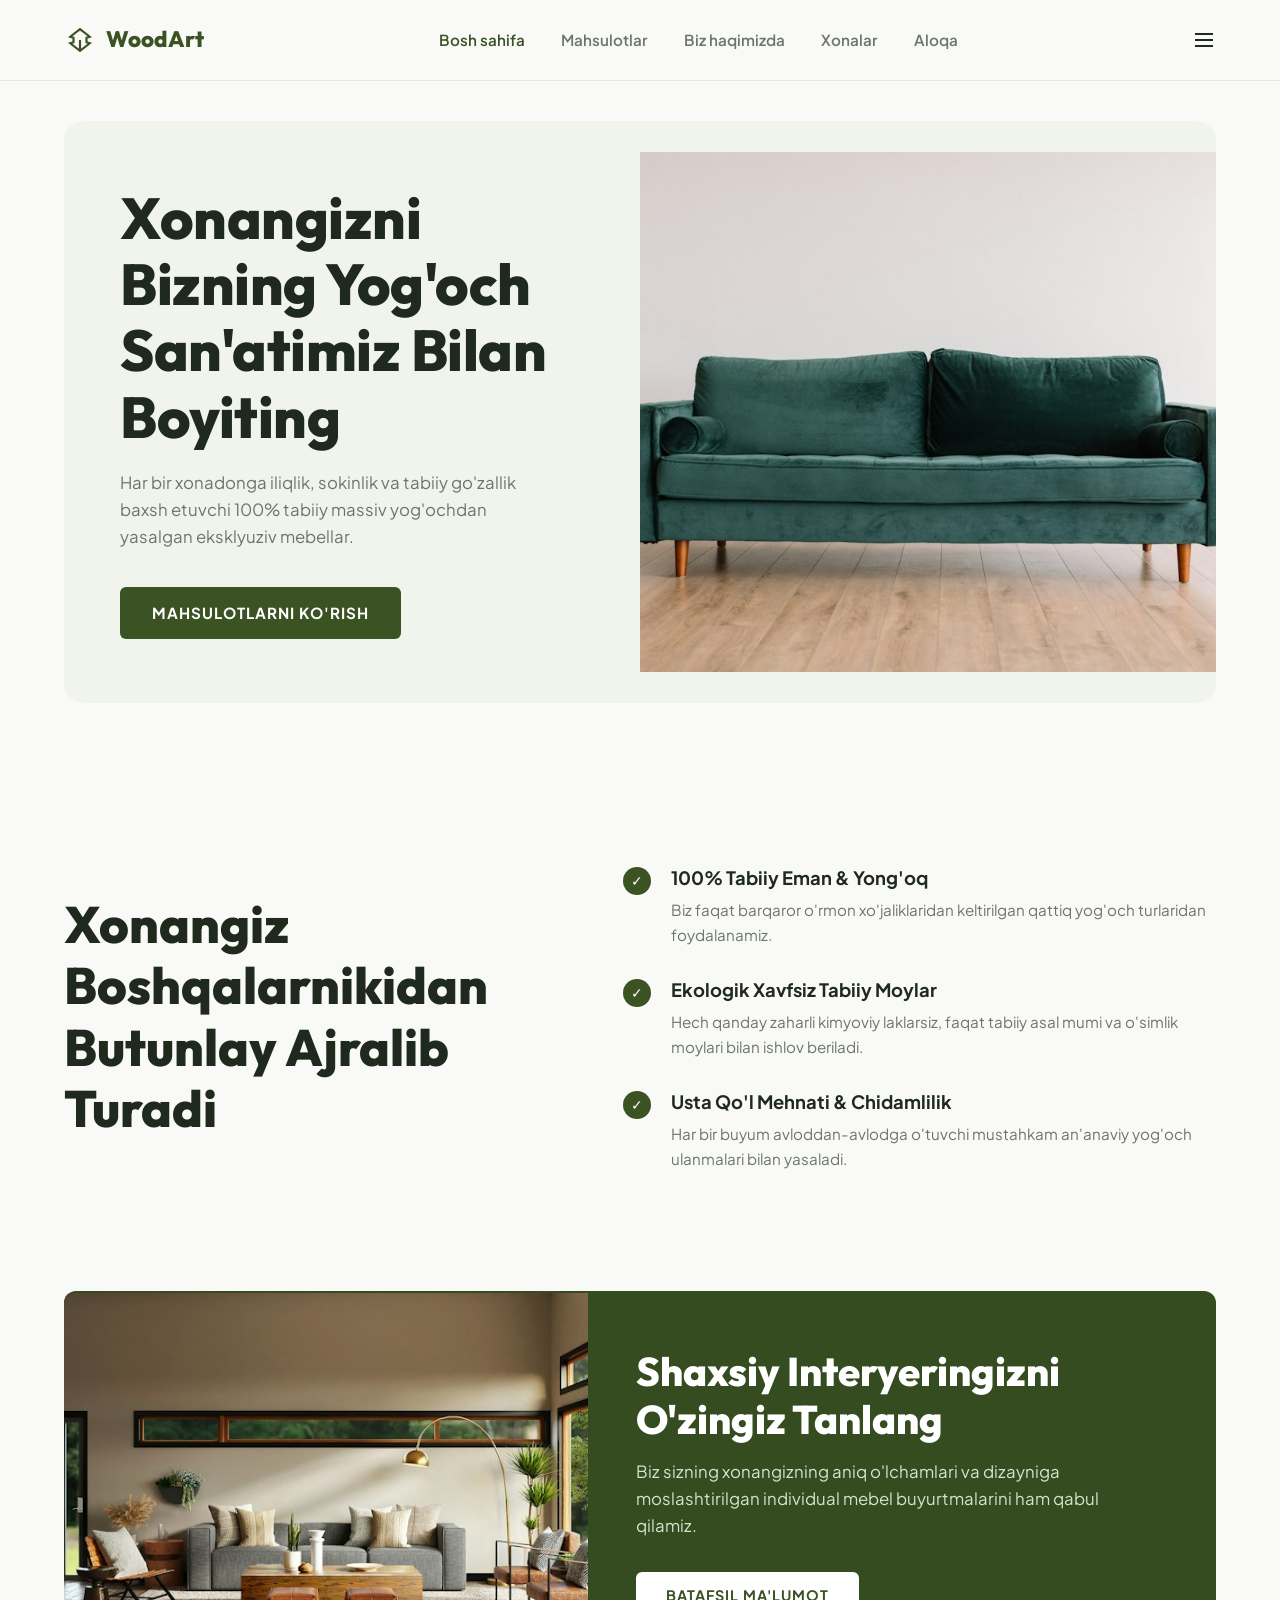
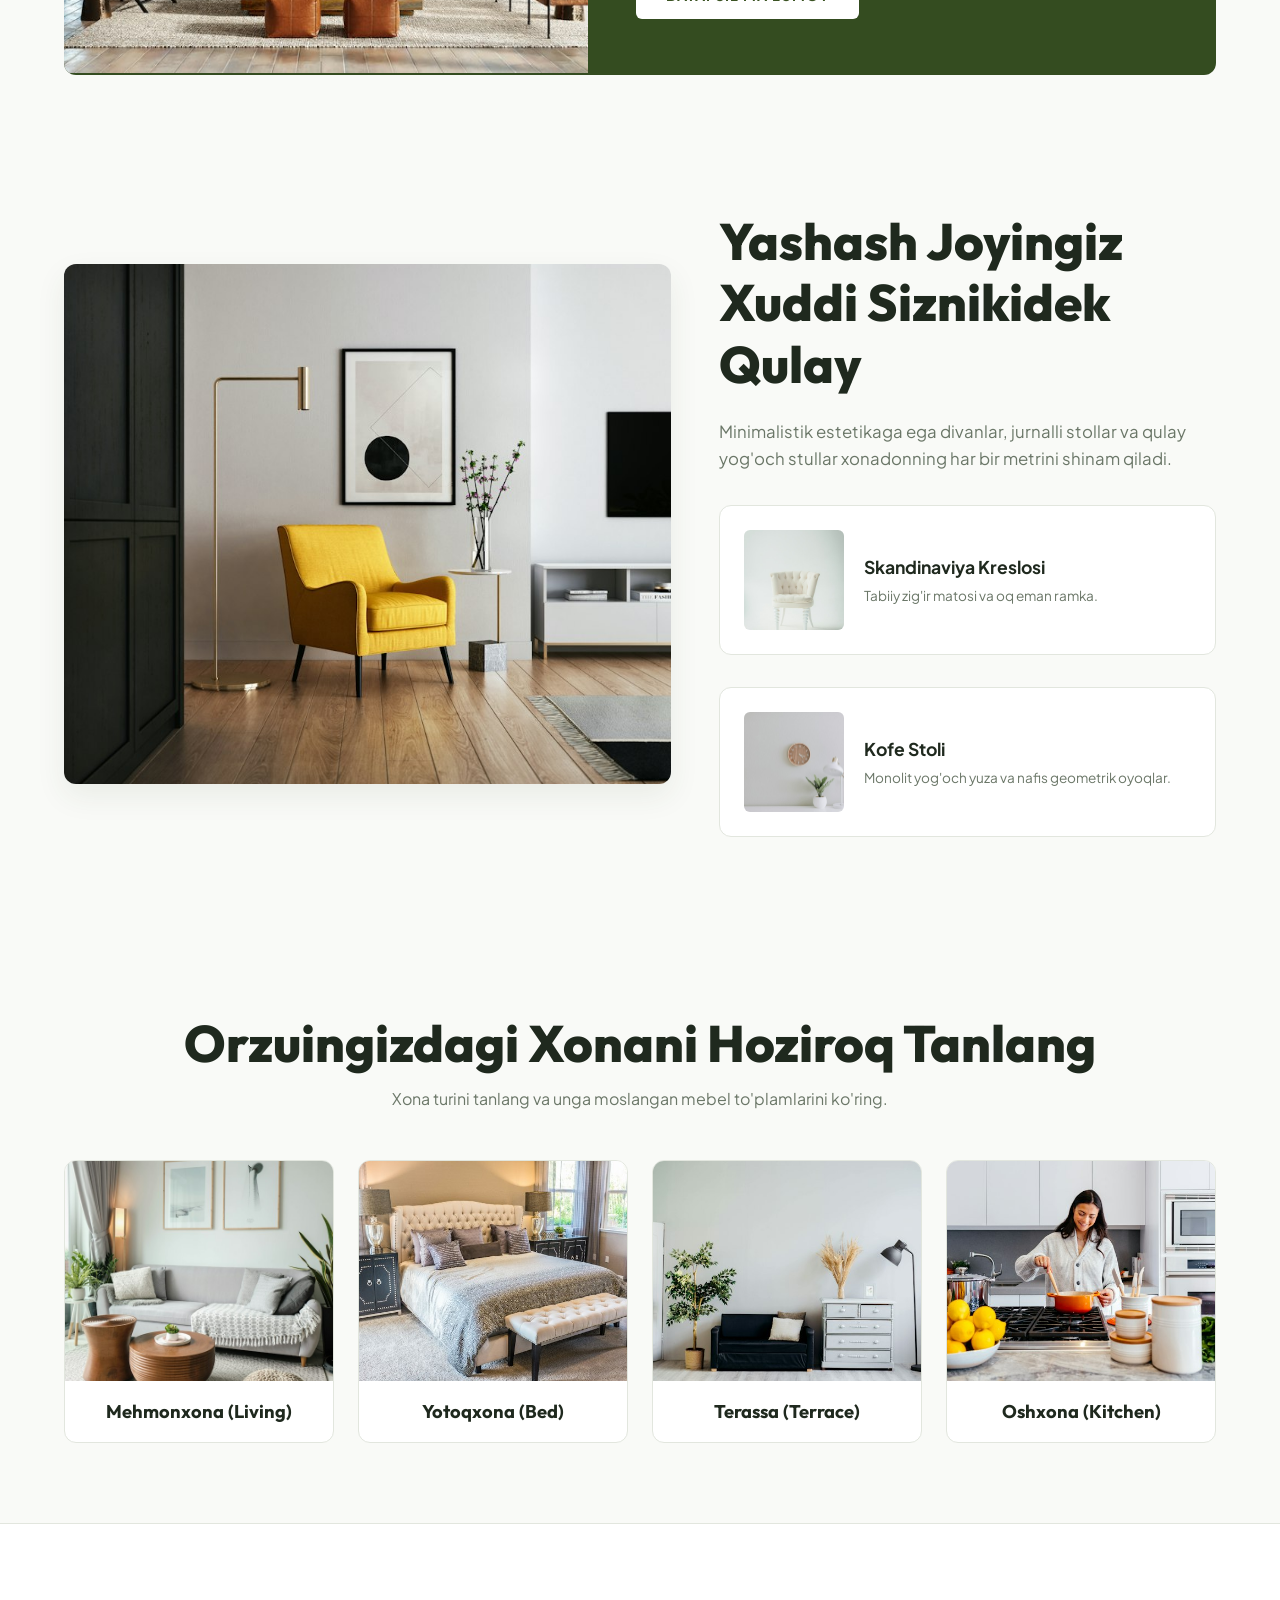
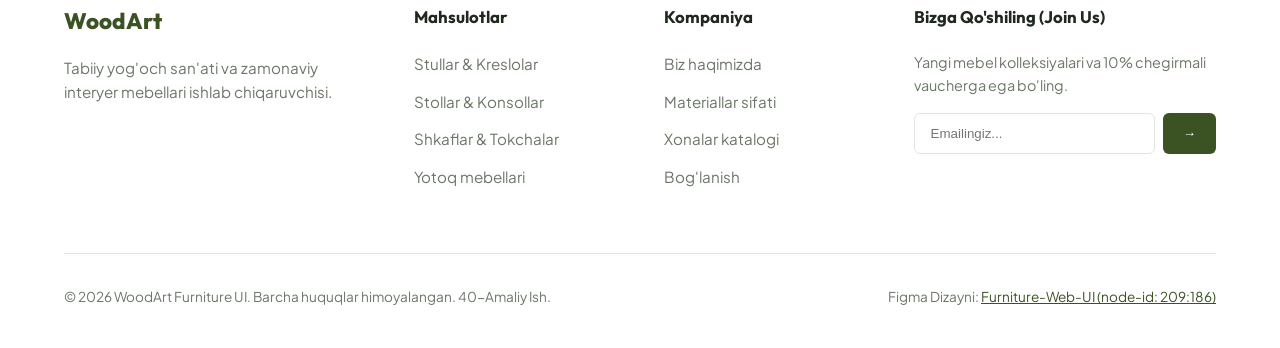
==== index.html @ a2e64d96 "feat: complete amaliy 40 Furniture Web UI platform from Figma design (node-id: 209:186)" ====
<!DOCTYPE html>
<html lang="uz">
<head>
  <meta charset="UTF-8">
  <meta name="viewport" content="width=device-width, initial-scale=1.0">
  <title>Furniture Web UI — Skandinaviya Uslubidagi Yog'och Mebellar</title>
  <meta name="description" content="Tabiiy yog'och san'ati va minimalist mebellar bilan xonadoningizda iliq va zamonaviy Skandinaviya muhitini yarating — Furniture Web UI (40-Amaliy Ish).">
  
  <link rel="preconnect" href="https://fonts.googleapis.com">
  <link rel="preconnect" href="https://fonts.gstatic.com" crossorigin>
  <link href="https://fonts.googleapis.com/css2?family=Outfit:wght@600;700;800&family=Plus+Jakarta+Sans:wght@400;500;600;700&display=swap" rel="stylesheet">
  
  <link rel="stylesheet" href="css/styles.css">
  <link rel="icon" type="image/png" href="figma_preview.png">
</head>
<body>

  <!-- SAYT SARLAVHASI (HEADER) -->
  <header class="site-header">
    <div class="container header-inner">
      <a href="index.html" class="brand-logo">
        <div class="brand-icon">
          <svg width="26" height="26" viewBox="0 0 24 24" fill="none" stroke="currentColor" stroke-width="2"><path d="M12 2 3 9l3 1v4l-3 1 9 7 9-7-3-1v-4l3-1-9-7z"/><path d="M12 12v10"/></svg>
        </div>
        <span>WoodArt</span>
      </a>

      <ul class="nav-links">
        <li><a href="index.html" class="nav-link active">Bosh sahifa</a></li>
        <li><a href="#differents" class="nav-link">Mahsulotlar</a></li>
        <li><a href="#private" class="nav-link">Biz haqimizda</a></li>
        <li><a href="#rooms" class="nav-link">Xonalar</a></li>
        <li><a href="#footer" class="nav-link">Aloqa</a></li>
      </ul>

      <div class="header-actions">
        <button class="menu-burger" aria-label="Menyu">
          <svg width="24" height="24" viewBox="0 0 24 24" fill="none" stroke="currentColor" stroke-width="2"><line x1="3" y1="12" x2="21" y2="12"/><line x1="3" y1="6" x2="21" y2="6"/><line x1="3" y1="18" x2="21" y2="18"/></svg>
        </button>
      </div>
    </div>
  </header>

  <main>
    <!-- HERO BO'LIMI -->
    <section class="hero-section">
      <div class="container">
        <div class="hero-box">
          <div class="hero-content">
            <h1 class="hero-title">
              Xonangizni Bizning Yog'och San'atimiz Bilan Boyiting
            </h1>
            <p class="hero-desc">
              Har bir xonadonga iliqlik, sokinlik va tabiiy go'zallik baxsh etuvchi 100% tabiiy massiv yog'ochdan yasalgan eksklyuziv mebellar.
            </p>
            <a href="#rooms" class="btn-olive">Mahsulotlarni ko'rish</a>
          </div>

          <div class="hero-media">
            <img src="assets/hero-furniture.jpg" alt="Zamonaviy yog'och mebel">
          </div>
        </div>
      </div>
    </section>

    <!-- XONANGIZ O'ZGACHA BO'LADI (3 BULLETS) -->
    <section id="differents" class="differents-section">
      <div class="container differents-grid">
        <div>
          <h2 class="section-bold-title">
            Xonangiz Boshqalarnikidan Butunlay Ajralib Turadi
          </h2>
        </div>

        <div class="bullets-list">
          <div class="bullet-item">
            <div class="bullet-dot">✓</div>
            <div>
              <h4>100% Tabiiy Eman & Yong'oq</h4>
              <p>Biz faqat barqaror o'rmon xo'jaliklaridan keltirilgan qattiq yog'och turlaridan foydalanamiz.</p>
            </div>
          </div>

          <div class="bullet-item">
            <div class="bullet-dot">✓</div>
            <div>
              <h4>Ekologik Xavfsiz Tabiiy Moylar</h4>
              <p>Hech qanday zaharli kimyoviy laklarsiz, faqat tabiiy asal mumi va o'simlik moylari bilan ishlov beriladi.</p>
            </div>
          </div>

          <div class="bullet-item">
            <div class="bullet-dot">✓</div>
            <div>
              <h4>Usta Qo'l Mehnati & Chidamlilik</h4>
              <p>Har bir buyum avloddan-avlodga o'tuvchi mustahkam an'anaviy yog'och ulanmalari bilan yasaladi.</p>
            </div>
          </div>
        </div>
      </div>
    </section>

    <!-- SHAXSIY INTERYER TANLOVI (BANNER) -->
    <section id="private" class="private-section">
      <div class="container">
        <div class="private-banner">
          <div class="private-media">
            <img src="assets/private-interior.jpg" alt="Shaxsiy interyer loyihasi">
          </div>

          <div class="private-content">
            <h2 class="private-title">Shaxsiy Interyeringizni O'zingiz Tanlang</h2>
            <p class="private-desc">
              Biz sizning xonangizning aniq o'lchamlari va dizayniga moslashtirilgan individual mebel buyurtmalarini ham qabul qilamiz.
            </p>
            <a href="#rooms" class="btn-white">Batafsil ma'lumot</a>
          </div>
        </div>
      </div>
    </section>

    <!-- O'ZINGIZNIKIDEK QUYASH MUHIT (SHOWCASE) -->
    <section class="living-section">
      <div class="container living-grid">
        <div class="living-large-media">
          <img src="assets/living-showcase.jpg" alt="Mehmonxona mebel to'plami">
        </div>

        <div>
          <h2 class="section-bold-title" style="margin-bottom: 24px;">
            Yashash Joyingiz Xuddi Siznikidek Qulay
          </h2>
          <p style="color: var(--color-text-muted); font-size: 1.05rem; margin-bottom: 32px;">
            Minimalistik estetikaga ega divanlar, jurnalli stollar va qulay yog'och stullar xonadonning har bir metrini shinam qiladi.
          </p>

          <div class="living-cards-stack">
            <div class="living-mini-card">
              <img src="assets/chair-wood.jpg" alt="Kreslo">
              <div>
                <h4 style="font-size: 1.1rem; font-weight: 700; margin-bottom: 4px;">Skandinaviya Kreslosi</h4>
                <p style="color: var(--color-text-muted); font-size: 0.85rem;">Tabiiy zig'ir matosi va oq eman ramka.</p>
              </div>
            </div>

            <div class="living-mini-card">
              <img src="assets/table-wood.jpg" alt="Stol">
              <div>
                <h4 style="font-size: 1.1rem; font-weight: 700; margin-bottom: 4px;">Kofe Stoli</h4>
                <p style="color: var(--color-text-muted); font-size: 0.85rem;">Monolit yog'och yuza va nafis geometrik oyoqlar.</p>
              </div>
            </div>
          </div>
        </div>
      </div>
    </section>

    <!-- ORZUINGIZDAGI XONANI TOPING (4 ROOM TILES) -->
    <section id="rooms" class="dream-section">
      <div class="container">
        <div style="text-align: center; margin-bottom: 48px;">
          <h2 class="section-bold-title" style="margin-bottom: 12px;">
            Orzuingizdagi Xonani Hoziroq Tanlang
          </h2>
          <p style="color: var(--color-text-muted);">Xona turini tanlang va unga moslangan mebel to'plamlarini ko'ring.</p>
        </div>

        <div class="dream-grid">
          <!-- LIVING -->
          <div class="room-tile" data-room="Mehmonxona">
            <div class="tile-media">
              <img src="assets/room-living.jpg" alt="Mehmonxona">
            </div>
            <div class="tile-title">Mehmonxona (Living)</div>
          </div>

          <!-- BED -->
          <div class="room-tile" data-room="Yotoqxona">
            <div class="tile-media">
              <img src="assets/room-bed.jpg" alt="Yotoqxona">
            </div>
            <div class="tile-title">Yotoqxona (Bed)</div>
          </div>

          <!-- TERRACE -->
          <div class="room-tile" data-room="Terassa">
            <div class="tile-media">
              <img src="assets/room-terrace.jpg" alt="Terassa">
            </div>
            <div class="tile-title">Terassa (Terrace)</div>
          </div>

          <!-- KITCHEN -->
          <div class="room-tile" data-room="Oshxona">
            <div class="tile-media">
              <img src="assets/room-kitchen.jpg" alt="Oshxona">
            </div>
            <div class="tile-title">Oshxona (Kitchen)</div>
          </div>
        </div>
      </div>
    </section>
  </main>

  <!-- FUTER (FOOTER) -->
  <footer id="footer" class="site-footer">
    <div class="container">
      <div class="footer-grid">
        <div>
          <div class="brand-logo" style="margin-bottom: 16px;">
            <span>WoodArt</span>
          </div>
          <p style="color: var(--color-text-muted); font-size: 0.95rem; max-width: 320px;">
            Tabiiy yog'och san'ati va zamonaviy interyer mebellari ishlab chiqaruvchisi.
          </p>
        </div>

        <div class="footer-col">
          <h5>Mahsulotlar</h5>
          <ul class="footer-links">
            <li><a href="#rooms">Stullar & Kreslolar</a></li>
            <li><a href="#rooms">Stollar & Konsollar</a></li>
            <li><a href="#rooms">Shkaflar & Tokchalar</a></li>
            <li><a href="#rooms">Yotoq mebellari</a></li>
          </ul>
        </div>

        <div class="footer-col">
          <h5>Kompaniya</h5>
          <ul class="footer-links">
            <li><a href="#private">Biz haqimizda</a></li>
            <li><a href="#differents">Materiallar sifati</a></li>
            <li><a href="#rooms">Xonalar katalogi</a></li>
            <li><a href="#footer">Bog'lanish</a></li>
          </ul>
        </div>

        <div class="footer-col">
          <h5>Bizga Qo'shiling (Join Us)</h5>
          <p style="color: var(--color-text-muted); font-size: 0.9rem;">
            Yangi mebel kolleksiyalari va 10% chegirmali vaucherga ega bo'ling.
          </p>
          <form id="furnitureJoinForm" class="join-form">
            <input type="email" placeholder="Emailingiz..." required>
            <button type="submit">→</button>
          </form>
        </div>
      </div>

      <div class="footer-bottom">
        <div>© 2026 WoodArt Furniture UI. Barcha huquqlar himoyalangan. 40-Amaliy Ish.</div>
        <div>Figma Dizayni: <a href="https://www.figma.com/file/cvqApImIaJbfiim3ttN4Jh/Furniture-Web-UI?node-id=209:186" target="_blank" rel="noopener" style="color: var(--color-primary); text-decoration: underline;">Furniture-Web-UI (node-id: 209:186)</a></div>
      </div>
    </div>
  </footer>

  <script src="js/main.js"></script>
</body>
</html>
---- css/styles.css ----
/* ==========================================================================
   FURNITURE WEB UI — 40-Amaliy Ish — Stylesheet
   Scandinavian Wood Art & Contemporary Interior Furniture Platform
   ========================================================================== */

:root {
  --color-primary: #3b5323; /* Olive/Forest Green */
  --color-primary-dark: #283918;
  --color-primary-light: #f1f4ed;
  --color-bg: #f9faf7;
  --color-surface: #ffffff;
  --color-text: #1f291e;
  --color-text-muted: #6b7768;
  --color-border: #e2e6de;
  --color-banner-green: #344c20;
  
  --font-family: 'Plus Jakarta Sans', -apple-system, BlinkMacSystemFont, "Segoe UI", Roboto, sans-serif;
  --font-heading: 'Outfit', var(--font-family);
  
  --radius-sm: 6px;
  --radius-md: 12px;
  --radius-lg: 20px;
  --shadow-sm: 0 4px 14px rgba(0, 0, 0, 0.04);
  --shadow-md: 0 12px 30px rgba(52, 76, 32, 0.08);
  --transition: all 0.3s ease;
}

[data-theme="dark"] {
  --color-bg: #121611;
  --color-surface: #1a2019;
  --color-text: #f0f4ee;
  --color-text-muted: #95a392;
  --color-border: #2d362a;
}

*, *::before, *::after {
  box-sizing: border-box;
  margin: 0;
  padding: 0;
}

body {
  background-color: var(--color-bg);
  color: var(--color-text);
  font-family: var(--font-family);
  line-height: 1.6;
}

a {
  color: inherit;
  text-decoration: none;
}

img {
  max-width: 100%;
  height: auto;
  display: block;
}

.container {
  width: 100%;
  max-width: 1200px;
  margin: 0 auto;
  padding: 0 24px;
}

/* ==========================================================================
   HEADER
   ========================================================================== */
.site-header {
  position: sticky;
  top: 0;
  z-index: 100;
  background-color: rgba(249, 250, 247, 0.95);
  backdrop-filter: blur(10px);
  border-bottom: 1px solid var(--color-border);
}

.header-inner {
  display: flex;
  align-items: center;
  justify-content: space-between;
  height: 80px;
}

.brand-logo {
  display: flex;
  align-items: center;
  gap: 10px;
  font-family: var(--font-heading);
  font-size: 1.4rem;
  font-weight: 800;
  color: var(--color-primary);
}

.brand-icon {
  width: 32px;
  height: 32px;
  display: flex;
  align-items: center;
  justify-content: center;
  color: var(--color-primary);
}

.nav-links {
  display: flex;
  gap: 36px;
  list-style: none;
}

.nav-link {
  font-size: 0.95rem;
  font-weight: 600;
  color: var(--color-text-muted);
  transition: var(--transition);
}

.nav-link:hover,
.nav-link.active {
  color: var(--color-primary);
}

.header-actions {
  display: flex;
  align-items: center;
  gap: 20px;
}

.menu-burger {
  background: none;
  border: none;
  cursor: pointer;
  color: var(--color-text);
  display: flex;
  align-items: center;
  justify-content: center;
}

/* ==========================================================================
   HERO
   ========================================================================== */
.hero-section {
  padding: 40px 0 80px;
}

.hero-box {
  background: var(--color-primary-light);
  border-radius: var(--radius-lg);
  overflow: hidden;
  display: grid;
  grid-template-columns: 1fr 1fr;
  align-items: center;
}

.hero-content {
  padding: 64px 56px;
}

.hero-title {
  font-family: var(--font-heading);
  font-size: clamp(2.4rem, 4.5vw, 3.8rem);
  font-weight: 800;
  line-height: 1.15;
  letter-spacing: -0.5px;
  margin-bottom: 20px;
}

.hero-desc {
  font-size: 1.05rem;
  color: var(--color-text-muted);
  margin-bottom: 36px;
  max-width: 440px;
}

.btn-olive {
  display: inline-flex;
  align-items: center;
  justify-content: center;
  background: var(--color-primary);
  color: #ffffff;
  padding: 14px 32px;
  border-radius: var(--radius-sm);
  font-weight: 700;
  font-size: 0.95rem;
  text-transform: uppercase;
  letter-spacing: 1px;
  border: none;
  cursor: pointer;
  transition: var(--transition);
}

.btn-olive:hover {
  background: var(--color-primary-dark);
  transform: translateY(-2px);
}

.hero-media {
  height: 520px;
}

.hero-media img {
  width: 100%;
  height: 100%;
  object-fit: cover;
}

/* ==========================================================================
   YOUR ROOM STAND DIFFERENTS (3 BULLETS)
   ========================================================================== */
.differents-section {
  padding: 80px 0;
}

.differents-grid {
  display: grid;
  grid-template-columns: 1fr 1.2fr;
  gap: 64px;
  align-items: center;
}

.section-bold-title {
  font-family: var(--font-heading);
  font-size: clamp(2.2rem, 4vw, 3.2rem);
  font-weight: 800;
  line-height: 1.2;
}

.bullets-list {
  display: flex;
  flex-direction: column;
  gap: 28px;
}

.bullet-item {
  display: flex;
  gap: 20px;
  align-items: flex-start;
}

.bullet-dot {
  width: 28px;
  height: 28px;
  border-radius: 50%;
  background: var(--color-primary);
  color: #ffffff;
  display: flex;
  align-items: center;
  justify-content: center;
  flex-shrink: 0;
  font-size: 0.85rem;
  margin-top: 4px;
}

.bullet-item h4 {
  font-size: 1.15rem;
  font-weight: 700;
  margin-bottom: 6px;
}

.bullet-item p {
  font-size: 0.95rem;
  color: var(--color-text-muted);
}

/* ==========================================================================
   CHOOSE YOUR INTERIOR PRIVATELY (DARK GREEN BANNER)
   ========================================================================== */
.private-section {
  padding: 40px 0;
}

.private-banner {
  background: var(--color-banner-green);
  color: #ffffff;
  border-radius: var(--radius-md);
  overflow: hidden;
  display: grid;
  grid-template-columns: 1fr 1.2fr;
  align-items: center;
}

.private-media {
  height: 380px;
}

.private-media img {
  width: 100%;
  height: 100%;
  object-fit: cover;
}

.private-content {
  padding: 56px 48px;
}

.private-title {
  font-family: var(--font-heading);
  font-size: 2.5rem;
  font-weight: 800;
  line-height: 1.2;
  margin-bottom: 16px;
}

.private-desc {
  color: #d6e2cf;
  font-size: 1.05rem;
  margin-bottom: 32px;
  max-width: 480px;
}

.btn-white {
  display: inline-flex;
  align-items: center;
  justify-content: center;
  background: #ffffff;
  color: var(--color-primary);
  padding: 12px 30px;
  border-radius: var(--radius-sm);
  font-weight: 700;
  font-size: 0.9rem;
  text-transform: uppercase;
  letter-spacing: 1px;
  transition: var(--transition);
}

.btn-white:hover {
  background: #f1f4ed;
  transform: translateY(-2px);
}

/* ==========================================================================
   LIVING THE ROOM LIKE YOURS (SHOWCASE)
   ========================================================================== */
.living-section {
  padding: 96px 0;
}

.living-grid {
  display: grid;
  grid-template-columns: 1.1fr 0.9fr;
  gap: 48px;
  align-items: center;
}

.living-large-media {
  height: 520px;
  border-radius: var(--radius-md);
  overflow: hidden;
  box-shadow: var(--shadow-md);
}

.living-large-media img {
  width: 100%;
  height: 100%;
  object-fit: cover;
}

.living-cards-stack {
  display: flex;
  flex-direction: column;
  gap: 32px;
}

.living-mini-card {
  background: var(--color-surface);
  border: 1px solid var(--color-border);
  border-radius: var(--radius-md);
  padding: 24px;
  display: flex;
  gap: 20px;
  align-items: center;
}

.living-mini-card img {
  width: 100px;
  height: 100px;
  object-fit: cover;
  border-radius: var(--radius-sm);
}

/* ==========================================================================
   FIND YOUR DREAM ROOM RIGHT NOW (4 TILES)
   ========================================================================== */
.dream-section {
  padding: 80px 0;
}

.dream-grid {
  display: grid;
  grid-template-columns: repeat(4, 1fr);
  gap: 24px;
}

.room-tile {
  background: var(--color-surface);
  border: 1px solid var(--color-border);
  border-radius: var(--radius-md);
  overflow: hidden;
  text-align: center;
  transition: var(--transition);
  cursor: pointer;
}

.room-tile:hover {
  transform: translateY(-8px);
  box-shadow: var(--shadow-md);
  border-color: var(--color-primary);
}

.tile-media {
  height: 220px;
  overflow: hidden;
}

.tile-media img {
  width: 100%;
  height: 100%;
  object-fit: cover;
  transition: transform 0.5s ease;
}

.room-tile:hover .tile-media img {
  transform: scale(1.08);
}

.tile-title {
  font-family: var(--font-heading);
  font-size: 1.15rem;
  font-weight: 700;
  padding: 16px;
}

/* ==========================================================================
   FOOTER
   ========================================================================== */
.site-footer {
  background: #ffffff;
  border-top: 1px solid var(--color-border);
  padding: 80px 0 40px;
}

.footer-grid {
  display: grid;
  grid-template-columns: 1.5fr 1fr 1fr 1.5fr;
  gap: 48px;
  margin-bottom: 64px;
}

.footer-col h5 {
  font-family: var(--font-heading);
  font-size: 1.05rem;
  font-weight: 700;
  margin-bottom: 20px;
}

.footer-links {
  list-style: none;
  display: flex;
  flex-direction: column;
  gap: 12px;
}

.footer-links a {
  color: var(--color-text-muted);
  font-size: 0.95rem;
}

.footer-links a:hover {
  color: var(--color-primary);
}

.join-form {
  display: flex;
  gap: 8px;
  margin-top: 16px;
}

.join-form input {
  padding: 12px 16px;
  border: 1px solid var(--color-border);
  border-radius: var(--radius-sm);
  flex-grow: 1;
  outline: none;
}

.join-form button {
  background: var(--color-primary);
  color: #ffffff;
  border: none;
  border-radius: var(--radius-sm);
  padding: 0 20px;
  cursor: pointer;
  font-weight: 700;
}

.footer-bottom {
  border-top: 1px solid var(--color-border);
  padding-top: 32px;
  display: flex;
  justify-content: space-between;
  color: var(--color-text-muted);
  font-size: 0.85rem;
}

/* Responsive */
@media (max-width: 1024px) {
  .hero-box,
  .differents-grid,
  .private-banner,
  .living-grid {
    grid-template-columns: 1fr;
  }
  .dream-grid {
    grid-template-columns: repeat(2, 1fr);
  }
  .footer-grid {
    grid-template-columns: 1fr 1fr;
  }
}

@media (max-width: 768px) {
  .nav-links {
    display: none;
  }
  .dream-grid {
    grid-template-columns: 1fr;
  }
  .footer-grid {
    grid-template-columns: 1fr;
  }
  .footer-bottom {
    flex-direction: column;
    gap: 16px;
    text-align: center;
  }
}
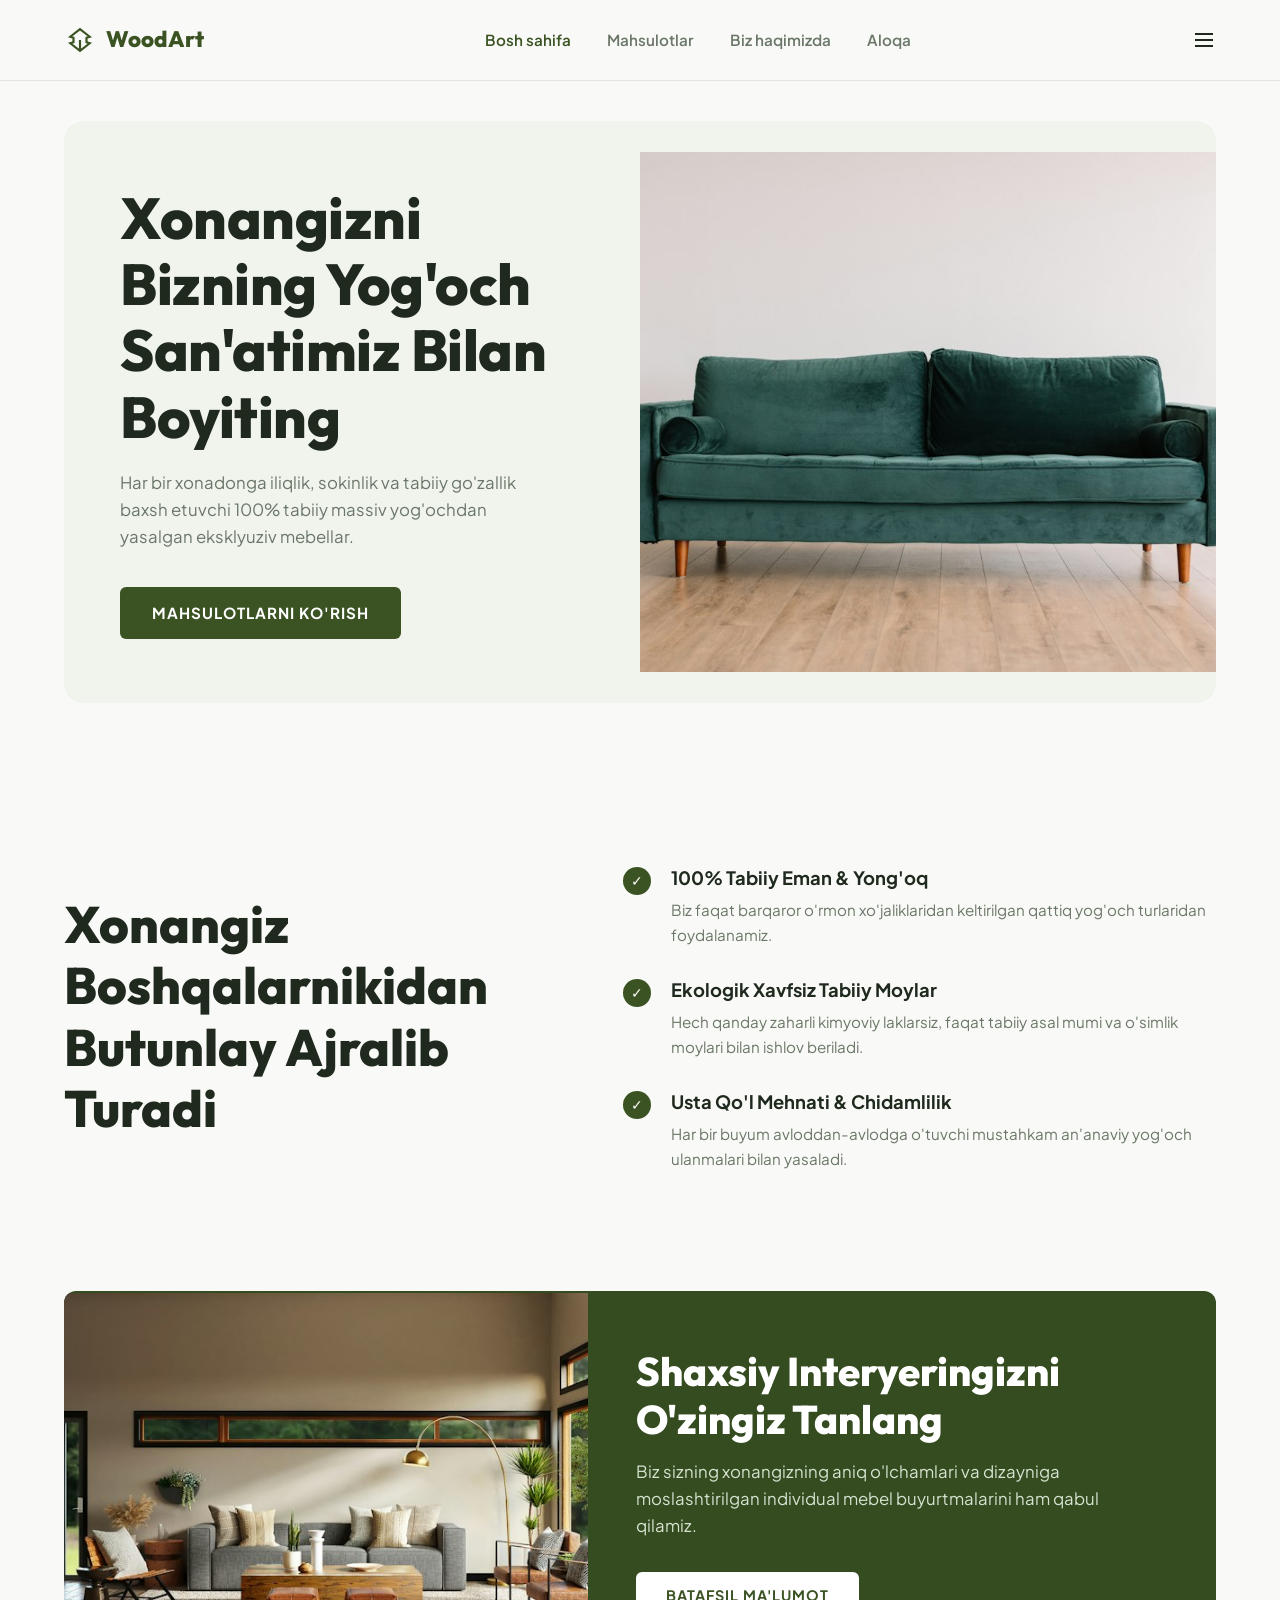
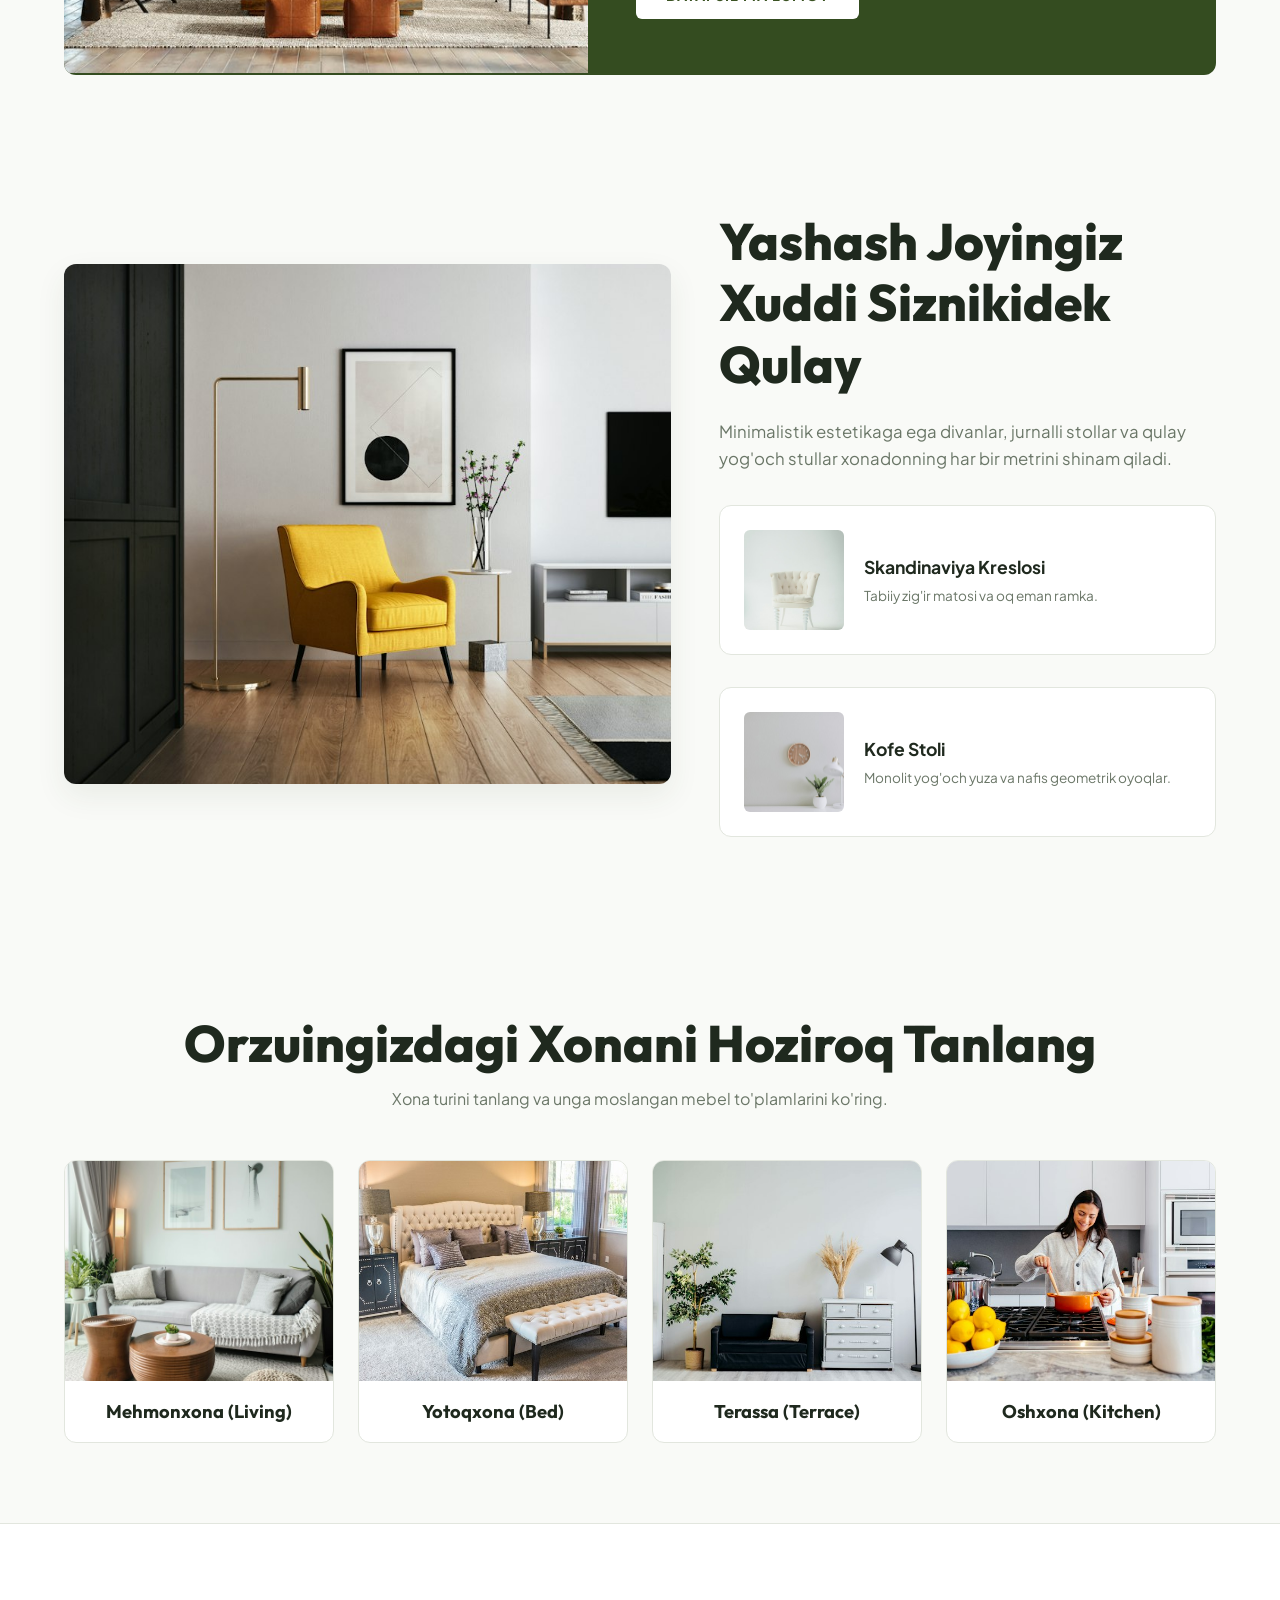
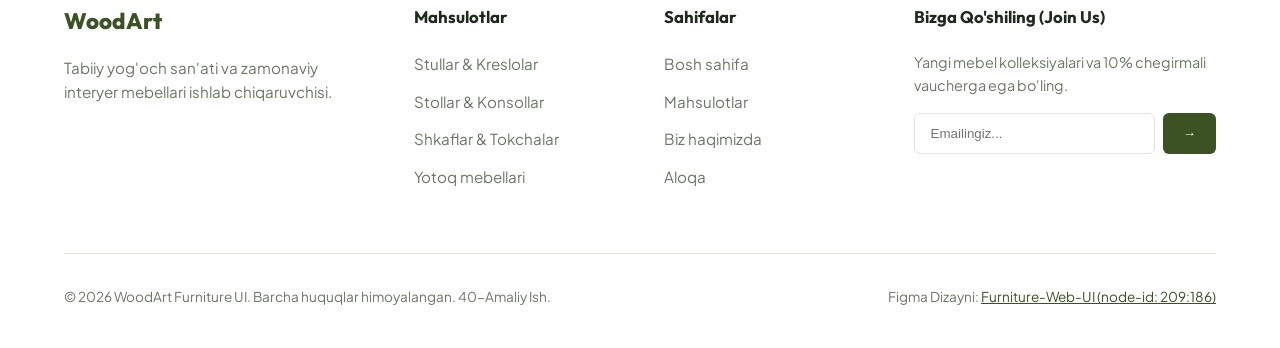
==== commit 73afee5d: "feat: complete multi-page architecture (products, about, contact, 404) for amaliy 40" ====
--- a/index.html
+++ b/index.html
@@ -27,10 +27,9 @@
 
       <ul class="nav-links">
         <li><a href="index.html" class="nav-link active">Bosh sahifa</a></li>
-        <li><a href="#differents" class="nav-link">Mahsulotlar</a></li>
-        <li><a href="#private" class="nav-link">Biz haqimizda</a></li>
-        <li><a href="#rooms" class="nav-link">Xonalar</a></li>
-        <li><a href="#footer" class="nav-link">Aloqa</a></li>
+        <li><a href="products.html" class="nav-link">Mahsulotlar</a></li>
+        <li><a href="about.html" class="nav-link">Biz haqimizda</a></li>
+        <li><a href="contact.html" class="nav-link">Aloqa</a></li>
       </ul>
 
       <div class="header-actions">
@@ -226,12 +225,12 @@
         </div>
 
         <div class="footer-col">
-          <h5>Kompaniya</h5>
+          <h5>Sahifalar</h5>
           <ul class="footer-links">
-            <li><a href="#private">Biz haqimizda</a></li>
-            <li><a href="#differents">Materiallar sifati</a></li>
-            <li><a href="#rooms">Xonalar katalogi</a></li>
-            <li><a href="#footer">Bog'lanish</a></li>
+            <li><a href="index.html">Bosh sahifa</a></li>
+            <li><a href="products.html">Mahsulotlar</a></li>
+            <li><a href="about.html">Biz haqimizda</a></li>
+            <li><a href="contact.html">Aloqa</a></li>
           </ul>
         </div>
 
@@ -257,3 +256,4 @@
   <script src="js/main.js"></script>
 </body>
 </html>
+
--- a/css/styles.css
+++ b/css/styles.css
@@ -534,3 +534,4 @@
     text-align: center;
   }
 }
+
